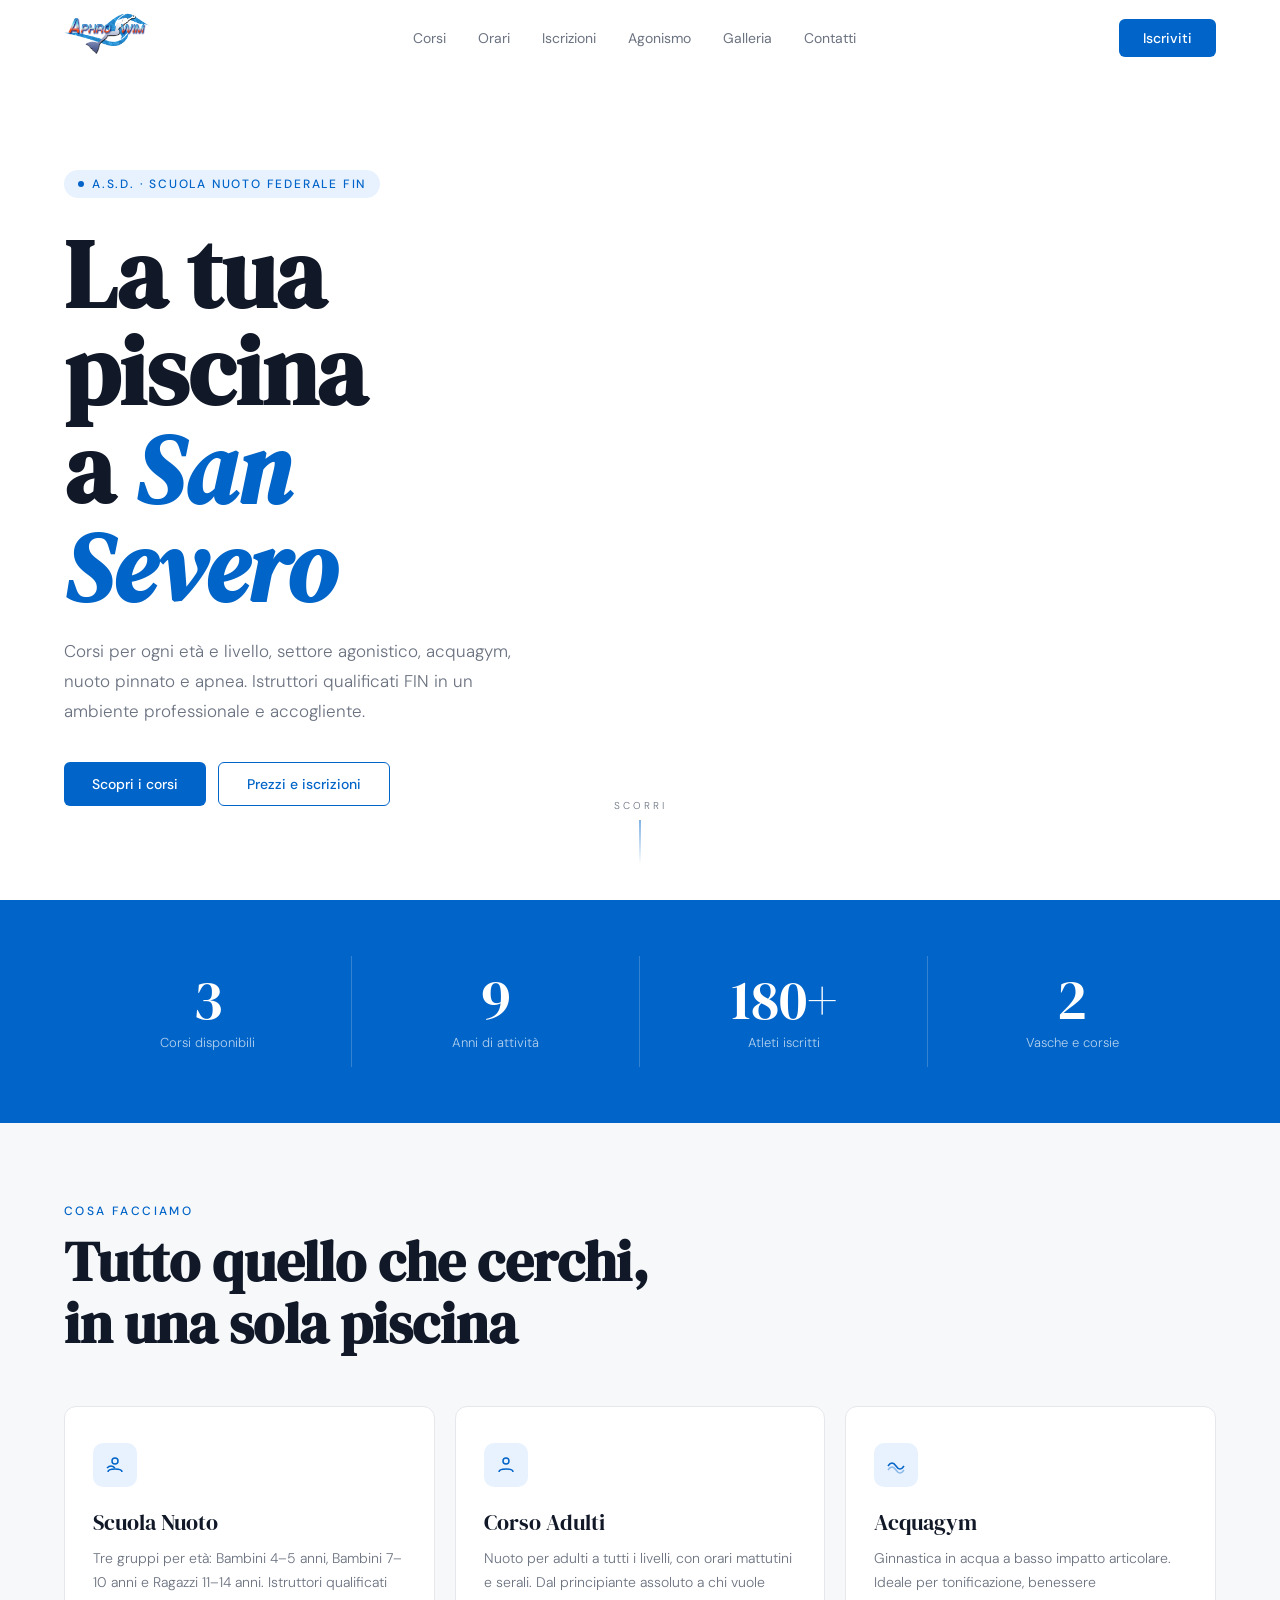
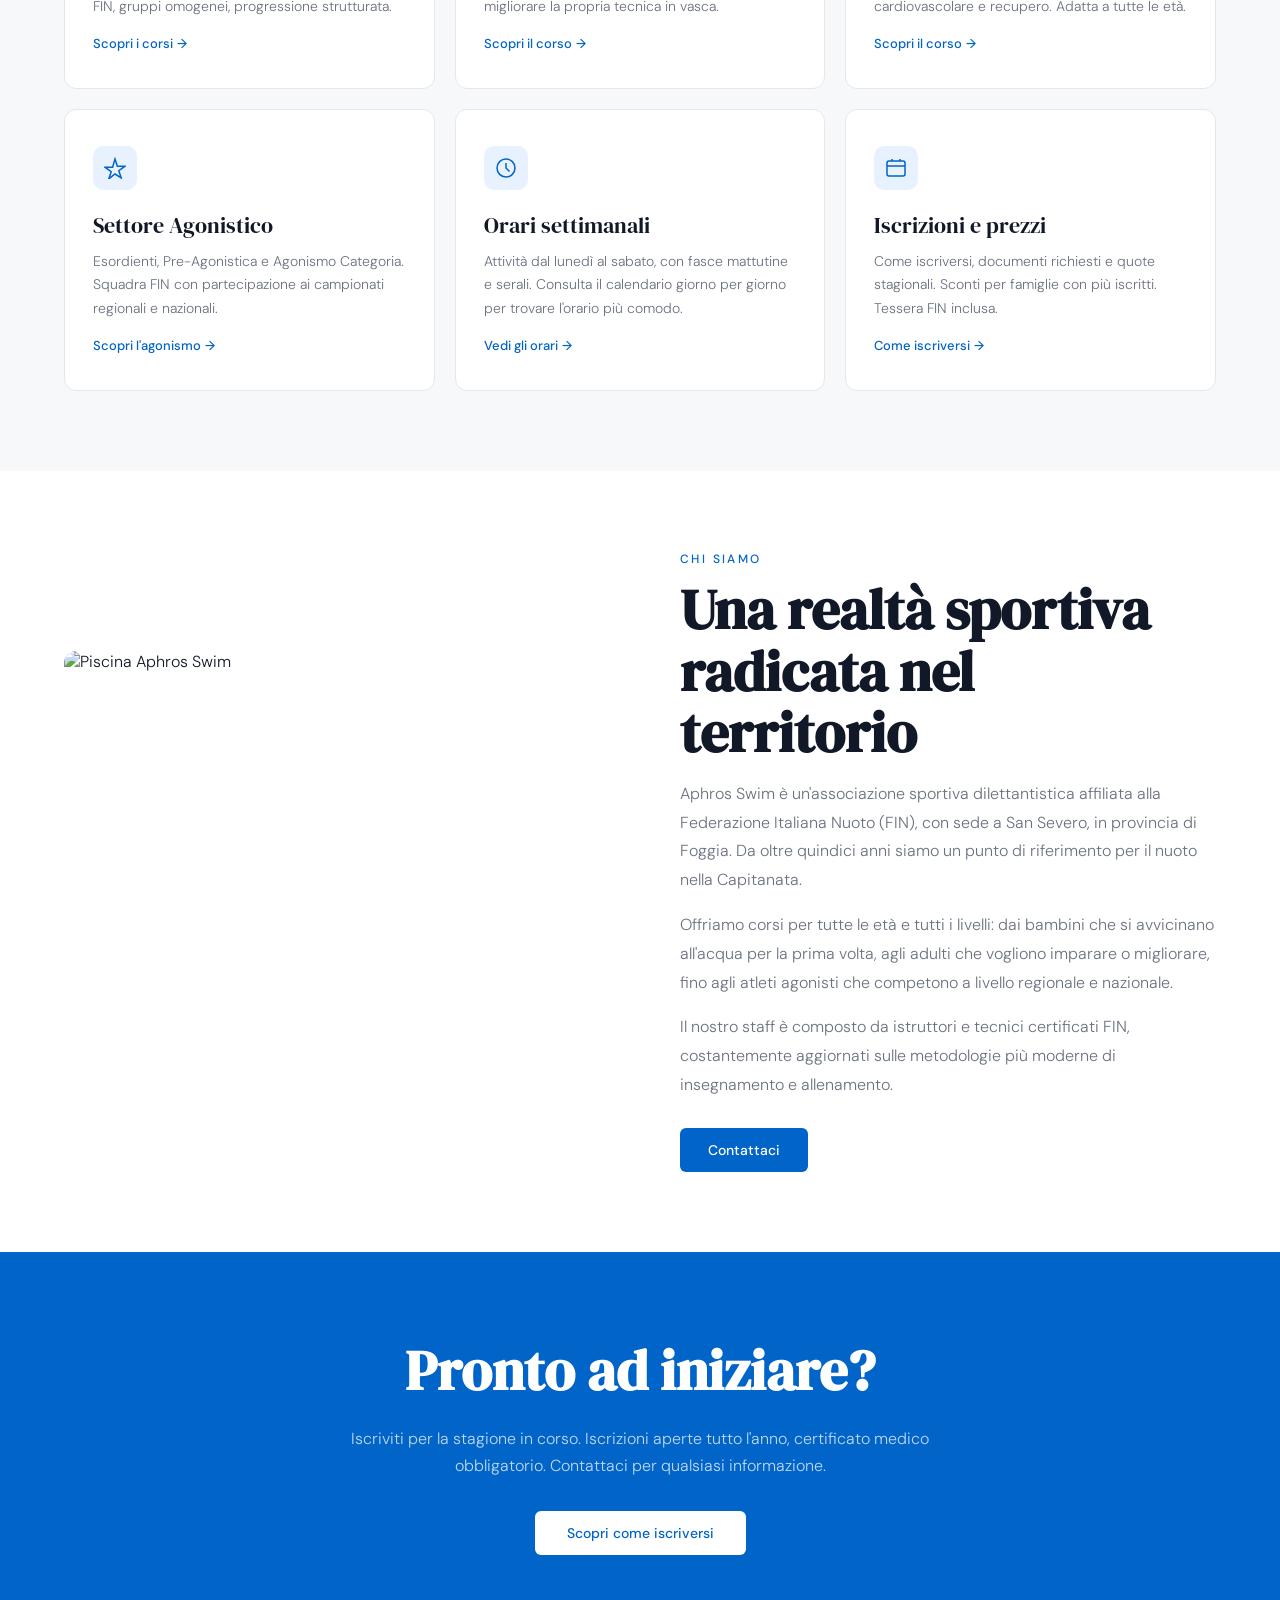
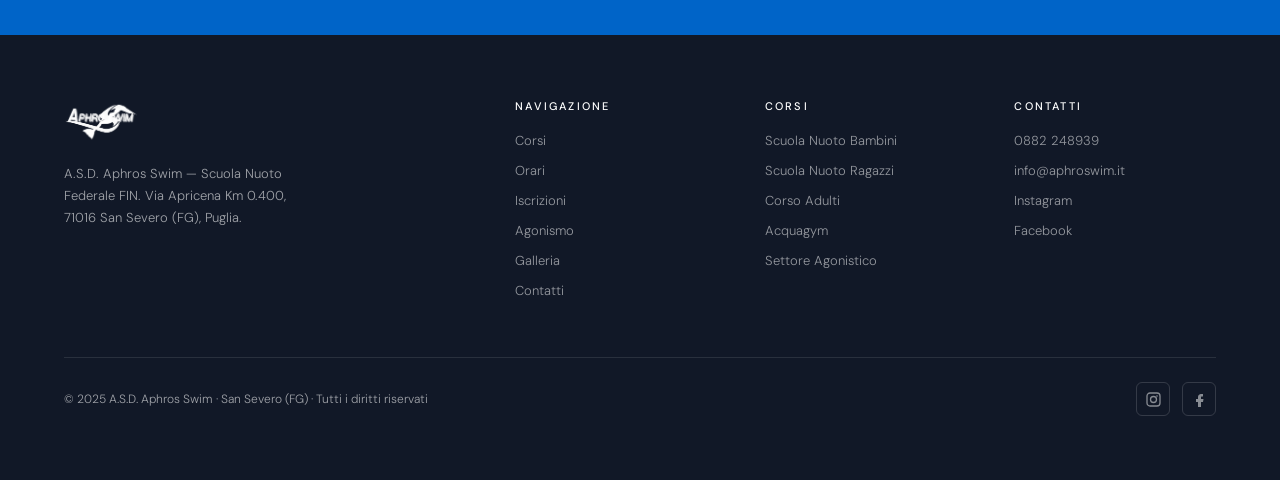
==== index.html @ ce632079 "Start" ====
<!DOCTYPE html>
<html lang="it">
<head>
<meta charset="UTF-8">
<meta name="viewport" content="width=device-width, initial-scale=1.0">
<title>Aphros Swim — Piscina San Severo</title>
<link rel="preconnect" href="https://fonts.googleapis.com">
<link rel="preconnect" href="https://fonts.gstatic.com" crossorigin>
<link href="https://fonts.googleapis.com/css2?family=DM+Sans:wght@300;400;500&family=DM+Serif+Display:ital@0;1&display=swap" rel="stylesheet">
<link rel="stylesheet" href="style.css">
<style>
/* HERO */
#hero {
  position: relative; min-height: 100vh;
  display: flex; align-items: center;
  overflow: hidden;
}
.hero-img {
  position: absolute; inset: 0;
  background: url('https://images.unsplash.com/photo-1530549387789-4c1017266635?w=1800&q=85') center/cover no-repeat;
}
.hero-overlay {
  position: absolute; inset: 0;
  background: linear-gradient(90deg, rgba(255,255,255,.97) 0%, rgba(255,255,255,.75) 52%, rgba(255,255,255,.08) 100%);
}
.hero-content {
  position: relative; z-index: 2;
  max-width: 620px; padding: 0 64px;
  margin-top: 76px;
  opacity: 0; animation: heroIn .9s .15s ease forwards;
}
@keyframes heroIn { from{opacity:0;transform:translateY(22px)} to{opacity:1;transform:translateY(0)} }
.hero-badge {
  display: inline-flex; align-items: center; gap: 8px;
  font-size: 12px; font-weight: 500; letter-spacing: .15em; text-transform: uppercase;
  color: var(--blue); background: var(--blue-light);
  padding: 6px 14px; border-radius: 999px; margin-bottom: 28px;
}
.hero-badge::before { content:''; width:6px; height:6px; border-radius:50%; background:var(--blue); }
.hero-title {
  font-family: 'DM Serif Display', serif;
  font-size: clamp(54px, 7.5vw, 96px);
  line-height: 1.02; color: var(--text); margin-bottom: 20px;
}
.hero-title em { font-style: italic; color: var(--blue); }
.hero-desc { font-size: 17px; color: var(--muted); line-height: 1.75; max-width: 480px; margin-bottom: 36px; }
.hero-btns { display: flex; gap: 12px; flex-wrap: wrap; }
.hero-scroll {
  position: absolute; bottom: 36px; left: 50%; transform: translateX(-50%);
  display: flex; flex-direction: column; align-items: center; gap: 8px;
  opacity: 0; animation: fadeIn 1s 1.2s ease forwards;
}
.hero-scroll span { font-size: 10px; letter-spacing: .3em; text-transform: uppercase; color: var(--muted); }
.scroll-bar { width: 1px; height: 44px; background: linear-gradient(180deg,var(--blue),transparent); animation: sbar 2s ease-in-out infinite; }
@keyframes sbar { 0%,100%{opacity:.3} 50%{opacity:1} }
@keyframes fadeIn { from{opacity:0} to{opacity:1} }

/* STATS */
#stats { background: var(--blue); padding: 56px 64px; }
.stats-row { display: grid; grid-template-columns: repeat(4,1fr); max-width: 1200px; margin: 0 auto; }
.stat { text-align: center; padding: 16px; border-right: 1px solid rgba(255,255,255,.2); }
.stat:last-child { border-right: none; }
.stat-n { font-family: 'DM Serif Display', serif; font-size: 56px; line-height: 1; color: #fff; }
.stat-l { font-size: 13px; color: rgba(255,255,255,.7); margin-top: 6px; }

/* INTRO CARDS */
#intro { background: var(--bg); }
.intro-grid {
  display: grid; grid-template-columns: repeat(3,1fr); gap: 20px;
  margin-top: 52px;
}
.intro-card {
  background: var(--white); border-radius: var(--radius);
  border: 1px solid var(--border); padding: 36px 28px;
  text-decoration: none; color: inherit;
  transition: box-shadow .25s, transform .25s;
  display: block;
}
.intro-card:hover { box-shadow: 0 8px 28px rgba(0,100,200,.1); transform: translateY(-4px); }
.ic-icon { width: 44px; height: 44px; background: var(--blue-light); border-radius: 10px; display: flex; align-items: center; justify-content: center; color: var(--blue); margin-bottom: 20px; }
.ic-title { font-family: 'DM Serif Display', serif; font-size: 22px; color: var(--text); margin-bottom: 10px; }
.ic-desc { font-size: 14px; color: var(--muted); line-height: 1.7; margin-bottom: 16px; }
.ic-link { font-size: 13px; font-weight: 500; color: var(--blue); display: flex; align-items: center; gap: 4px; }

/* ABOUT STRIP */
#about { background: var(--white); }
.about-inner { display: grid; grid-template-columns: 1fr 1fr; gap: 80px; align-items: center; }
.about-img { width: 100%; height: 420px; object-fit: cover; border-radius: var(--radius); display: block; }
.about-text {}
.about-text p { font-size: 16px; color: var(--muted); line-height: 1.8; margin-bottom: 16px; }
.about-text p:last-of-type { margin-bottom: 28px; }

/* CTA BANNER */
#cta-banner {
  background: var(--blue); padding: 80px 64px;
  text-align: center;
}
.cta-banner-inner { max-width: 640px; margin: 0 auto; }
.cta-banner-inner h2 { font-family: 'DM Serif Display', serif; font-size: clamp(36px,5vw,56px); color: #fff; margin-bottom: 16px; }
.cta-banner-inner p { font-size: 16px; color: rgba(255,255,255,.75); margin-bottom: 32px; line-height: 1.7; }
.btn-white { font-size: 14px; font-weight: 500; background: #fff; color: var(--blue); border: none; padding: 13px 32px; border-radius: 6px; cursor: pointer; text-decoration: none; display: inline-block; transition: background .2s, transform .15s; }
.btn-white:hover { background: #e8f2ff; transform: translateY(-1px); }

@media(max-width:1024px) {
  .intro-grid { grid-template-columns: 1fr 1fr; }
  .about-inner { grid-template-columns: 1fr; gap: 40px; }
  #stats { padding: 48px 32px; }
  .stats-row { grid-template-columns: repeat(2,1fr); }
  .stat:nth-child(2) { border-right: none; }
  #cta-banner { padding: 64px 32px; }
}
@media(max-width:768px) {
  .hero-content { padding: 0 20px; }
  .intro-grid { grid-template-columns: 1fr; }
  #stats { padding: 36px 20px; }
  #cta-banner { padding: 56px 20px; }
}
</style>
</head>
<body>

<!-- HERO -->
<section id="hero">
  <div class="hero-img"></div>
  <div class="hero-overlay"></div>
  <div class="hero-content">
    <div class="hero-badge">A.S.D. · Scuola Nuoto Federale FIN</div>
    <h1 class="hero-title">La tua piscina<br>a <em>San Severo</em></h1>
    <p class="hero-desc">Corsi per ogni età e livello, settore agonistico, acquagym, nuoto pinnato e apnea. Istruttori qualificati FIN in un ambiente professionale e accogliente.</p>
    <div class="hero-btns">
      <a href="corsi.html" class="btn-blue">Scopri i corsi</a>
      <a href="iscrizioni.html" class="btn-outline">Prezzi e iscrizioni</a>
    </div>
  </div>
  <div class="hero-scroll"><span>Scorri</span><div class="scroll-bar"></div></div>
</section>

<!-- STATS -->
<div id="stats">
  <div class="stats-row">
    <div class="stat r"><div class="stat-n" data-t="6">0</div><div class="stat-l">Corsi disponibili</div></div>
    <div class="stat r d1"><div class="stat-n" data-t="15">0</div><div class="stat-l">Anni di attività</div></div>
    <div class="stat r d2"><div class="stat-n" data-t="300">0</div><div class="stat-l">Atleti iscritti</div></div>
    <div class="stat r d3"><div class="stat-n" data-t="4">0</div><div class="stat-l">Vasche e corsie</div></div>
  </div>
</div>

<!-- INTRO CARDS -->
<section id="intro" class="section">
  <div class="section-inner">
    <div class="label r">Cosa facciamo</div>
    <h2 class="section-title r">Tutto quello che cerchi,<br>in una sola piscina</h2>

    <div class="intro-grid">
      <a href="corsi.html" class="intro-card r">
        <div class="ic-icon">
          <svg width="22" height="22" viewBox="0 0 22 22" fill="none" stroke="currentColor" stroke-width="1.5"><circle cx="11" cy="7" r="3"/><path d="M4 18c0-4 14-4 14 0"/><path d="M3 14 Q7 10 11 14"/></svg>
        </div>
        <div class="ic-title">Scuola Nuoto</div>
        <p class="ic-desc">Tre gruppi per età: Bambini 4–5 anni, Bambini 7–10 anni e Ragazzi 11–14 anni. Istruttori qualificati FIN, gruppi omogenei, progressione strutturata.</p>
        <div class="ic-link">Scopri i corsi <span>→</span></div>
      </a>
      <a href="corsi.html" class="intro-card r d1">
        <div class="ic-icon">
          <svg width="22" height="22" viewBox="0 0 22 22" fill="none" stroke="currentColor" stroke-width="1.5"><circle cx="11" cy="7" r="3"/><path d="M4 18c0-4 14-4 14 0"/></svg>
        </div>
        <div class="ic-title">Corso Adulti</div>
        <p class="ic-desc">Nuoto per adulti a tutti i livelli, con orari mattutini e serali. Dal principiante assoluto a chi vuole migliorare la propria tecnica in vasca.</p>
        <div class="ic-link">Scopri il corso <span>→</span></div>
      </a>
      <a href="corsi.html" class="intro-card r d2">
        <div class="ic-icon">
          <svg width="22" height="22" viewBox="0 0 22 22" fill="none" stroke="currentColor" stroke-width="1.5"><path d="M3 12 Q7 6 11 12 Q15 18 19 12"/><path d="M3 16 Q7 10 11 16 Q15 22 19 16" opacity=".4"/></svg>
        </div>
        <div class="ic-title">Acquagym</div>
        <p class="ic-desc">Ginnastica in acqua a basso impatto articolare. Ideale per tonificazione, benessere cardiovascolare e recupero. Adatta a tutte le età.</p>
        <div class="ic-link">Scopri il corso <span>→</span></div>
      </a>
      <a href="agonismo.html" class="intro-card r">
        <div class="ic-icon">
          <svg width="22" height="22" viewBox="0 0 22 22" fill="none" stroke="currentColor" stroke-width="1.5"><path d="M11 2 l2.4 7.2H21l-6.2 4.5 2.4 7.2L11 17l-6.2 4.9 2.4-7.2L1 10.2h7.6z"/></svg>
        </div>
        <div class="ic-title">Settore Agonistico</div>
        <p class="ic-desc">Esordienti, Pre-Agonistica e Agonismo Categoria. Squadra FIN con partecipazione ai campionati regionali e nazionali.</p>
        <div class="ic-link">Scopri l'agonismo <span>→</span></div>
      </a>
      <a href="orari.html" class="intro-card r d1">
        <div class="ic-icon">
          <svg width="22" height="22" viewBox="0 0 22 22" fill="none" stroke="currentColor" stroke-width="1.5"><circle cx="11" cy="11" r="9"/><path d="M11 6v5l3.5 3.5"/></svg>
        </div>
        <div class="ic-title">Orari settimanali</div>
        <p class="ic-desc">Attività dal lunedì al sabato, con fasce mattutine e serali. Consulta il calendario giorno per giorno per trovare l'orario più comodo.</p>
        <div class="ic-link">Vedi gli orari <span>→</span></div>
      </a>
      <a href="iscrizioni.html" class="intro-card r d2">
        <div class="ic-icon">
          <svg width="22" height="22" viewBox="0 0 22 22" fill="none" stroke="currentColor" stroke-width="1.5"><rect x="2" y="4" width="18" height="15" rx="2"/><path d="M7 4V2M15 4V2M2 9h18"/></svg>
        </div>
        <div class="ic-title">Iscrizioni e prezzi</div>
        <p class="ic-desc">Come iscriversi, documenti richiesti e quote stagionali. Sconti per famiglie con più iscritti. Tessera FIN inclusa.</p>
        <div class="ic-link">Come iscriversi <span>→</span></div>
      </a>
    </div>
  </div>
</section>

<!-- ABOUT -->
<section id="about" class="section">
  <div class="section-inner">
    <div class="about-inner">
      <div class="r">
        <img class="about-img" src="https://images.unsplash.com/photo-1622629797619-c100e3e67e2e?w=900&q=80" alt="Piscina Aphros Swim" loading="lazy">
      </div>
      <div class="about-text">
        <div class="label r">Chi siamo</div>
        <h2 class="section-title r">Una realtà sportiva<br>radicata nel territorio</h2>
        <p class="r">Aphros Swim è un'associazione sportiva dilettantistica affiliata alla Federazione Italiana Nuoto (FIN), con sede a San Severo, in provincia di Foggia. Da oltre quindici anni siamo un punto di riferimento per il nuoto nella Capitanata.</p>
        <p class="r d1">Offriamo corsi per tutte le età e tutti i livelli: dai bambini che si avvicinano all'acqua per la prima volta, agli adulti che vogliono imparare o migliorare, fino agli atleti agonisti che competono a livello regionale e nazionale.</p>
        <p class="r d2">Il nostro staff è composto da istruttori e tecnici certificati FIN, costantemente aggiornati sulle metodologie più moderne di insegnamento e allenamento.</p>
        <a href="contatti.html" class="btn-blue r d3">Contattaci</a>
      </div>
    </div>
  </div>
</section>

<!-- CTA BANNER -->
<div id="cta-banner">
  <div class="cta-banner-inner r">
    <h2>Pronto ad iniziare?</h2>
    <p>Iscriviti per la stagione in corso. Iscrizioni aperte tutto l'anno, certificato medico obbligatorio. Contattaci per qualsiasi informazione.</p>
    <a href="iscrizioni.html" class="btn-white">Scopri come iscriversi</a>
  </div>
</div>

<script src="shared.js"></script>
<script>
// counters
const co = new IntersectionObserver(entries => {
  entries.forEach(e => {
    if (!e.isIntersecting) return;
    const el = e.target, target = +el.dataset.t;
    let cur = 0, step = target / 40;
    const t = setInterval(() => {
      cur += step;
      if (cur >= target) { cur = target; clearInterval(t); }
      el.textContent = Math.floor(cur) + (target >= 100 ? '+' : '');
    }, 38);
    co.unobserve(el);
  });
}, { threshold: .5 });
document.querySelectorAll('[data-t]').forEach(el => co.observe(el));
</script>
</body>
</html>
---- style.css ----
:root {
  --white: #ffffff;
  --bg: #f7f8fa;
  --blue: #0064c8;
  --blue-light: #e8f2ff;
  --text: #111827;
  --muted: #6b7280;
  --border: #e5e7eb;
  --radius: 12px;
}
* { margin: 0; padding: 0; box-sizing: border-box; }
html { scroll-behavior: smooth; }
body {
  background: var(--white);
  color: var(--text);
  font-family: 'DM Sans', sans-serif;
  font-weight: 300;
  overflow-x: hidden;
}

/* ── NAV ────────────────────────────────────────────── */
nav {
  position: fixed; top: 0; left: 0; right: 0; z-index: 500;
  height: 76px;
  display: flex; align-items: center; justify-content: space-between;
  padding: 0 64px;
  background: rgba(255,255,255,0);
  border-bottom: 1px solid transparent;
  transition: background .35s, border-color .35s, backdrop-filter .35s;
}
nav.scrolled {
  background: rgba(255,255,255,.96);
  border-color: var(--border);
  backdrop-filter: blur(14px);
}
.nav-logo img { height: 56px; }
.nav-links {
  display: flex; gap: 32px; list-style: none;
  font-size: 14px; font-weight: 400;
}
.nav-links a {
  color: var(--muted); text-decoration: none;
  transition: color .2s;
  position: relative; padding-bottom: 4px;
}
.nav-links a::after {
  content: ''; position: absolute; bottom: 0; left: 0; right: 0;
  height: 1.5px; background: var(--blue);
  transform: scaleX(0); transform-origin: left;
  transition: transform .25s ease;
}
.nav-links a:hover, .nav-links a.active { color: var(--blue); }
.nav-links a:hover::after, .nav-links a.active::after { transform: scaleX(1); }
.nav-cta {
  font-size: 14px; font-weight: 500;
  background: var(--blue); color: #fff;
  border: none; padding: 10px 24px; border-radius: 6px; cursor: pointer;
  text-decoration: none; display: inline-block;
  transition: background .2s, transform .15s;
}
.nav-cta:hover { background: #0050a0; transform: translateY(-1px); }
.burger {
  display: none; flex-direction: column; gap: 5px;
  cursor: pointer; background: none; border: none;
}
.burger span { width: 22px; height: 1.5px; background: var(--text); display: block; transition: .3s; }

/* MOBILE MENU */
#mmenu {
  display: none; position: fixed; inset: 0; z-index: 498;
  background: var(--white); padding: 100px 40px 40px;
  flex-direction: column; gap: 24px;
}
#mmenu a {
  font-family: 'DM Serif Display', serif; font-size: 32px;
  color: var(--text); text-decoration: none;
}

/* ── PAGE HERO (inner pages) ────────────────────────── */
.page-hero {
  padding-top: 76px;
  background: var(--bg);
  padding-bottom: 64px;
  border-bottom: 1px solid var(--border);
}
.page-hero-inner {
  max-width: 1200px; margin: 0 auto; padding: 64px 64px 0;
}
.page-hero .label { font-size: 12px; font-weight: 500; letter-spacing: .2em; text-transform: uppercase; color: var(--blue); margin-bottom: 12px; }
.page-hero h1 {
  font-family: 'DM Serif Display', serif;
  font-size: clamp(44px, 6vw, 72px); line-height: 1.05;
  color: var(--text); margin-bottom: 20px;
}
.page-hero p { font-size: 17px; color: var(--muted); max-width: 560px; line-height: 1.75; }

/* ── SECTION ────────────────────────────────────────── */
.section { padding: 80px 64px; }
.section-inner { max-width: 1200px; margin: 0 auto; }
.label { font-size: 12px; font-weight: 500; letter-spacing: .2em; text-transform: uppercase; color: var(--blue); margin-bottom: 12px; }
.section-title { font-family: 'DM Serif Display', serif; font-size: clamp(36px,5vw,56px); line-height: 1.1; color: var(--text); margin-bottom: 16px; }
.section-sub { font-size: 16px; color: var(--muted); max-width: 540px; line-height: 1.75; }

/* REVEAL */
.r { opacity: 0; transform: translateY(28px); transition: opacity .65s cubic-bezier(.22,1,.36,1), transform .65s cubic-bezier(.22,1,.36,1); }
.r.on { opacity: 1; transform: translateY(0); }
.r.d1{transition-delay:.09s}.r.d2{transition-delay:.18s}.r.d3{transition-delay:.27s}.r.d4{transition-delay:.36s}

/* PAGE TRANSITIONS */
html { transition: opacity .35s ease; }

/* ── BUTTONS ────────────────────────────────────────── */
.btn-blue {
  font-size: 14px; font-weight: 500;
  background: var(--blue); color: #fff;
  border: none; padding: 13px 28px; border-radius: 6px; cursor: pointer;
  text-decoration: none; display: inline-block;
  transition: background .2s, transform .15s;
}
.btn-blue:hover { background: #0050a0; transform: translateY(-1px); }
.btn-outline {
  font-size: 14px; font-weight: 500; background: transparent;
  color: var(--blue); border: 1.5px solid var(--blue);
  padding: 12px 28px; border-radius: 6px; cursor: pointer;
  text-decoration: none; display: inline-block; transition: background .2s;
}
.btn-outline:hover { background: var(--blue-light); }

/* ── FOOTER ─────────────────────────────────────────── */
footer { background: var(--text); padding: 64px; color: rgba(255,255,255,.6); }
.fi { max-width: 1200px; margin: 0 auto; display: grid; grid-template-columns: 2fr 1fr 1fr 1fr; gap: 48px; margin-bottom: 48px; }
.fb img { height: 48px; filter: brightness(0) invert(1); margin-bottom: 16px; display: block; }
.fb p { font-size: 13px; line-height: 1.7; max-width: 240px; }
.fct { font-size: 11px; font-weight: 500; letter-spacing: .2em; text-transform: uppercase; color: #fff; margin-bottom: 16px; }
.fcol ul { list-style: none; }
.fcol ul li { margin-bottom: 9px; }
.fcol ul a { font-size: 13px; color: rgba(255,255,255,.55); text-decoration: none; transition: color .2s; }
.fcol ul a:hover { color: #fff; }
.fb-bot { max-width: 1200px; margin: 0 auto; padding-top: 24px; border-top: 1px solid rgba(255,255,255,.1); display: flex; justify-content: space-between; align-items: center; flex-wrap: wrap; gap: 12px; }
.fb-bot p { font-size: 12px; }
.fs { display: flex; gap: 12px; }
.fs a { width: 34px; height: 34px; border-radius: 6px; border: 1px solid rgba(255,255,255,.15); display: flex; align-items: center; justify-content: center; color: rgba(255,255,255,.5); text-decoration: none; transition: .2s; }
.fs a:hover { border-color: #fff; color: #fff; }

/* ── RESPONSIVE ─────────────────────────────────────── */
@media(max-width:1024px) {
  nav { padding: 0 32px; }
  .section { padding: 64px 32px; }
  .page-hero-inner { padding: 48px 32px 0; }
  .fi { grid-template-columns: 1fr 1fr; gap: 36px; }
}
@media(max-width:768px) {
  nav { padding: 0 20px; }
  .nav-links, .nav-cta { display: none; }
  .burger { display: flex; }
  .section { padding: 48px 20px; }
  .page-hero-inner { padding: 40px 20px 0; }
  .fi { grid-template-columns: 1fr; }
}
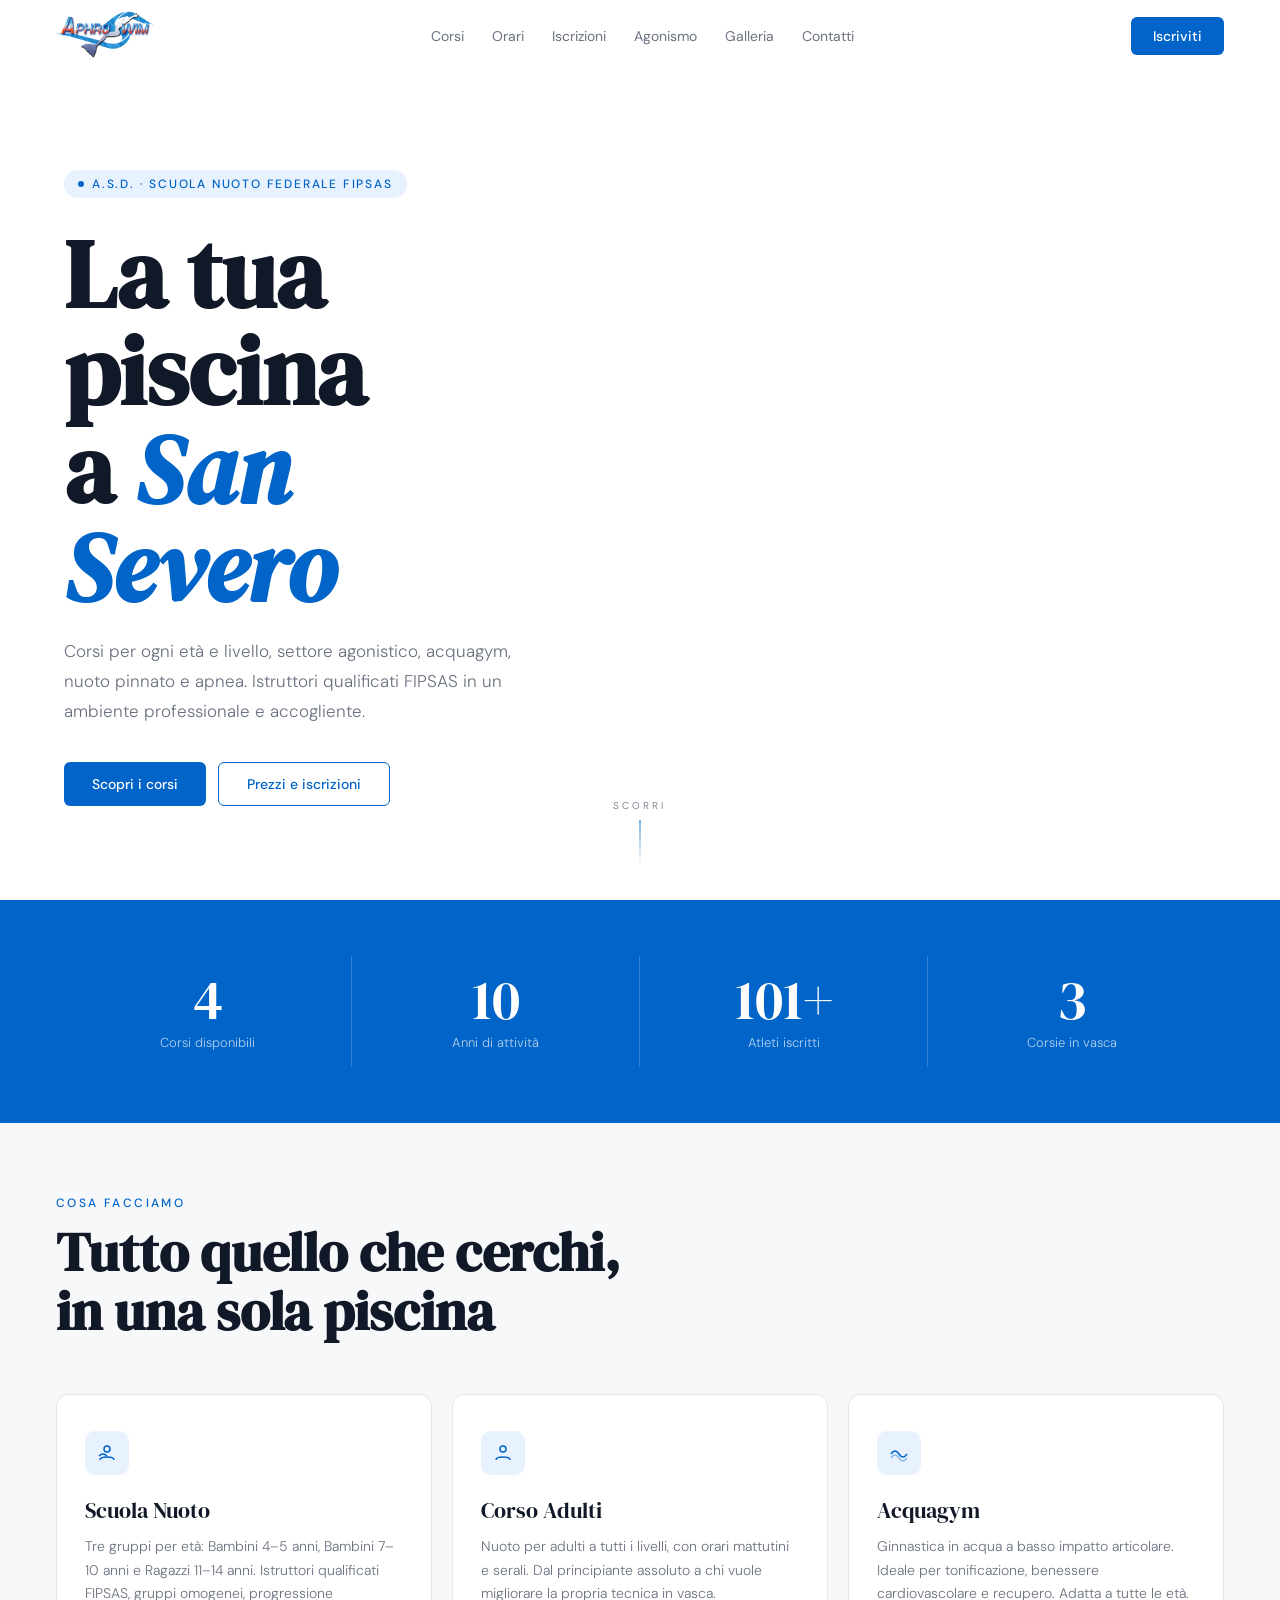
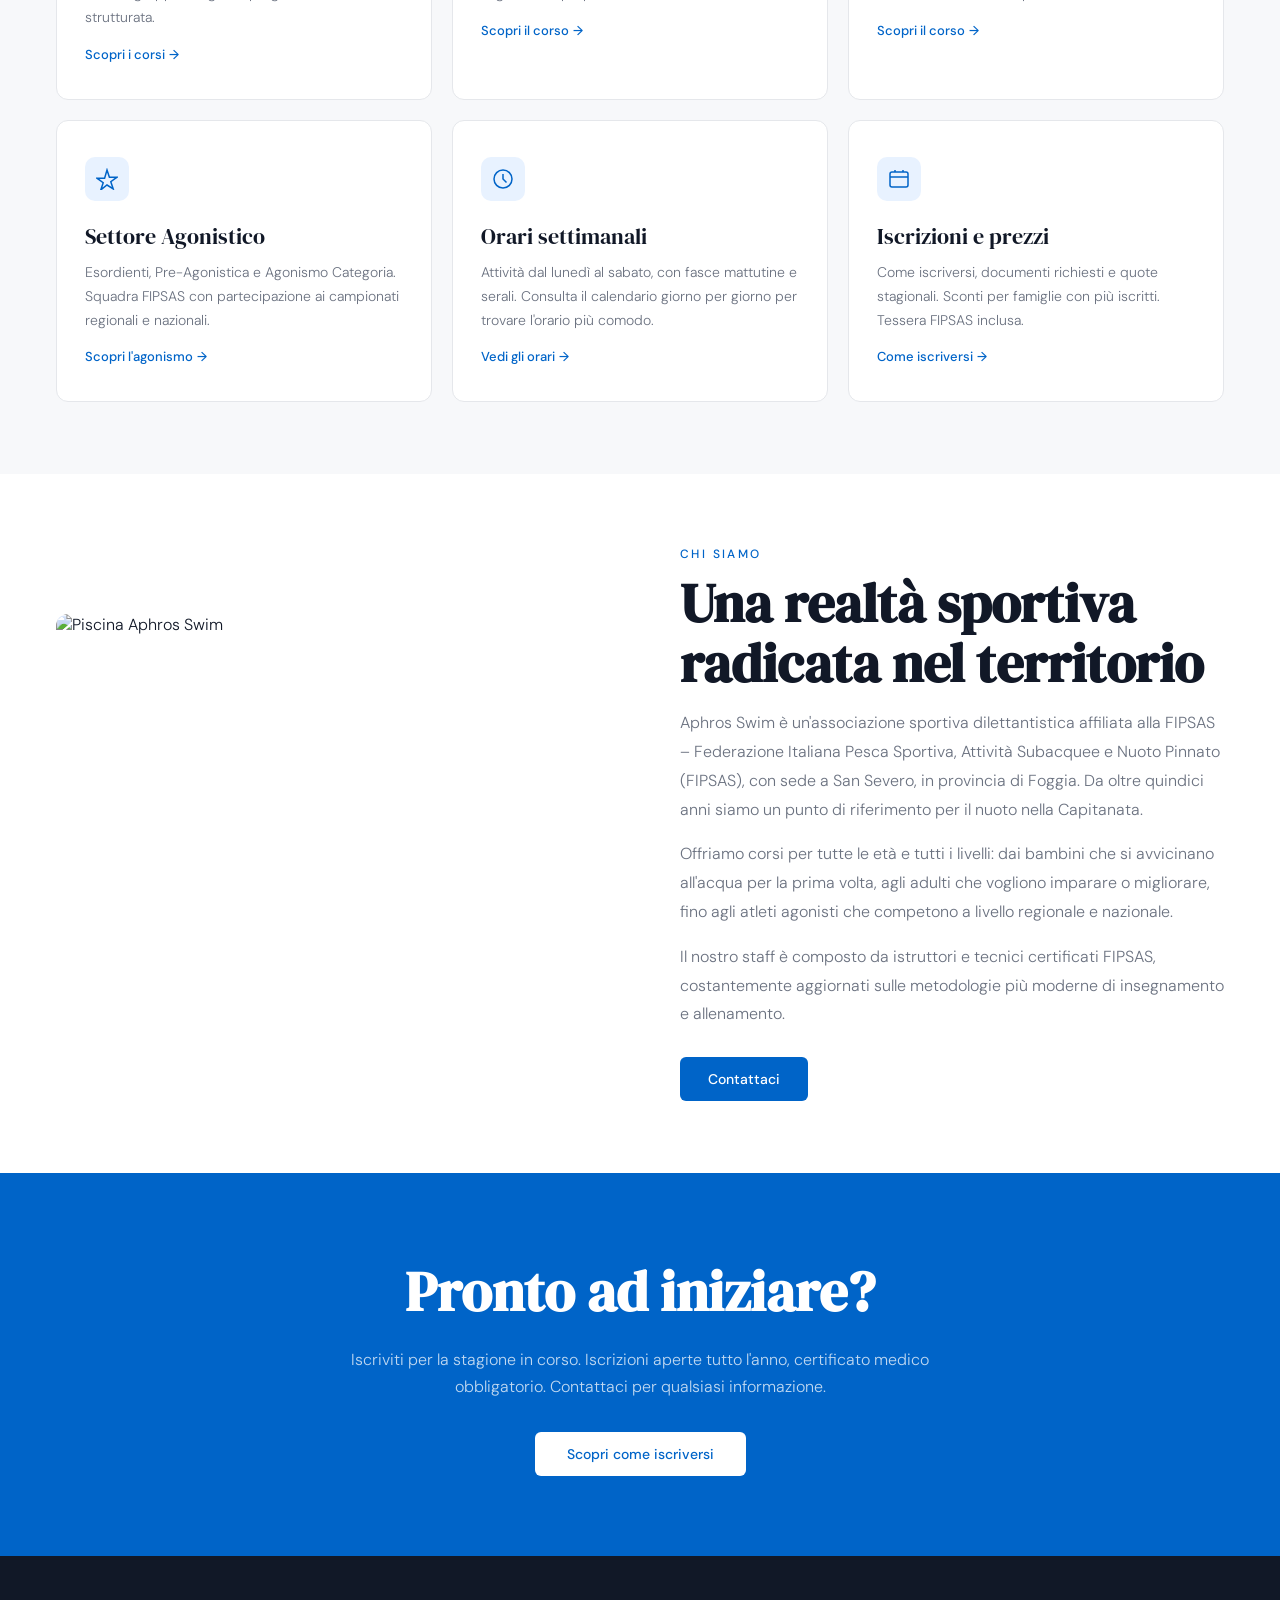
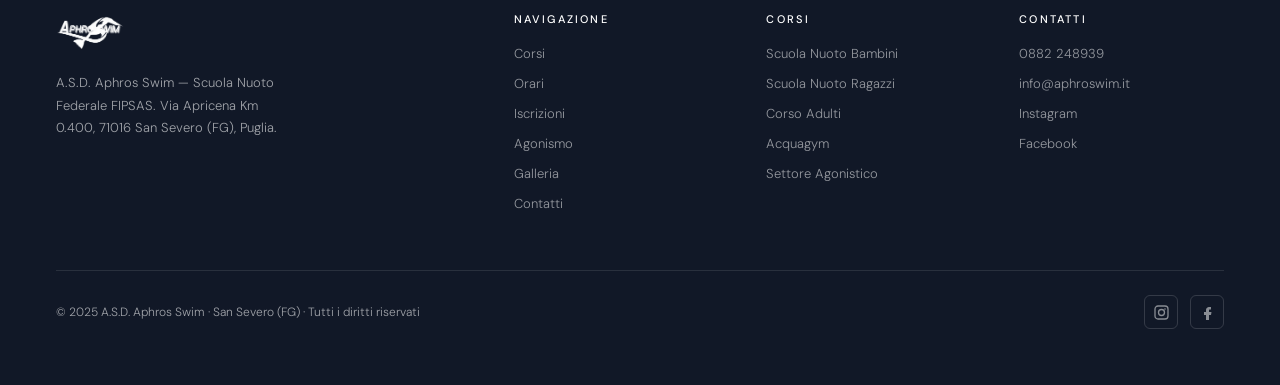
==== commit 91327755: "4" ====
--- a/index.html
+++ b/index.html
@@ -124,9 +124,9 @@
   <div class="hero-img"></div>
   <div class="hero-overlay"></div>
   <div class="hero-content">
-    <div class="hero-badge">A.S.D. · Scuola Nuoto Federale FIN</div>
+    <div class="hero-badge">A.S.D. · Scuola Nuoto Federale FIPSAS</div>
     <h1 class="hero-title">La tua piscina<br>a <em>San Severo</em></h1>
-    <p class="hero-desc">Corsi per ogni età e livello, settore agonistico, acquagym, nuoto pinnato e apnea. Istruttori qualificati FIN in un ambiente professionale e accogliente.</p>
+    <p class="hero-desc">Corsi per ogni età e livello, settore agonistico, acquagym, nuoto pinnato e apnea. Istruttori qualificati FIPSAS in un ambiente professionale e accogliente.</p>
     <div class="hero-btns">
       <a href="corsi.html" class="btn-blue">Scopri i corsi</a>
       <a href="iscrizioni.html" class="btn-outline">Prezzi e iscrizioni</a>
@@ -140,8 +140,8 @@
   <div class="stats-row">
     <div class="stat r"><div class="stat-n" data-t="6">0</div><div class="stat-l">Corsi disponibili</div></div>
     <div class="stat r d1"><div class="stat-n" data-t="15">0</div><div class="stat-l">Anni di attività</div></div>
-    <div class="stat r d2"><div class="stat-n" data-t="300">0</div><div class="stat-l">Atleti iscritti</div></div>
-    <div class="stat r d3"><div class="stat-n" data-t="4">0</div><div class="stat-l">Vasche e corsie</div></div>
+    <div class="stat r d2"><div class="stat-n" data-t="150">0</div><div class="stat-l">Atleti iscritti</div></div>
+    <div class="stat r d3"><div class="stat-n" data-t="5">0</div><div class="stat-l">Corsie in vasca</div></div>
   </div>
 </div>
 
@@ -157,7 +157,7 @@
           <svg width="22" height="22" viewBox="0 0 22 22" fill="none" stroke="currentColor" stroke-width="1.5"><circle cx="11" cy="7" r="3"/><path d="M4 18c0-4 14-4 14 0"/><path d="M3 14 Q7 10 11 14"/></svg>
         </div>
         <div class="ic-title">Scuola Nuoto</div>
-        <p class="ic-desc">Tre gruppi per età: Bambini 4–5 anni, Bambini 7–10 anni e Ragazzi 11–14 anni. Istruttori qualificati FIN, gruppi omogenei, progressione strutturata.</p>
+        <p class="ic-desc">Tre gruppi per età: Bambini 4–5 anni, Bambini 7–10 anni e Ragazzi 11–14 anni. Istruttori qualificati FIPSAS, gruppi omogenei, progressione strutturata.</p>
         <div class="ic-link">Scopri i corsi <span>→</span></div>
       </a>
       <a href="corsi.html" class="intro-card r d1">
@@ -181,7 +181,7 @@
           <svg width="22" height="22" viewBox="0 0 22 22" fill="none" stroke="currentColor" stroke-width="1.5"><path d="M11 2 l2.4 7.2H21l-6.2 4.5 2.4 7.2L11 17l-6.2 4.9 2.4-7.2L1 10.2h7.6z"/></svg>
         </div>
         <div class="ic-title">Settore Agonistico</div>
-        <p class="ic-desc">Esordienti, Pre-Agonistica e Agonismo Categoria. Squadra FIN con partecipazione ai campionati regionali e nazionali.</p>
+        <p class="ic-desc">Esordienti, Pre-Agonistica e Agonismo Categoria. Squadra FIPSAS con partecipazione ai campionati regionali e nazionali.</p>
         <div class="ic-link">Scopri l'agonismo <span>→</span></div>
       </a>
       <a href="orari.html" class="intro-card r d1">
@@ -197,7 +197,7 @@
           <svg width="22" height="22" viewBox="0 0 22 22" fill="none" stroke="currentColor" stroke-width="1.5"><rect x="2" y="4" width="18" height="15" rx="2"/><path d="M7 4V2M15 4V2M2 9h18"/></svg>
         </div>
         <div class="ic-title">Iscrizioni e prezzi</div>
-        <p class="ic-desc">Come iscriversi, documenti richiesti e quote stagionali. Sconti per famiglie con più iscritti. Tessera FIN inclusa.</p>
+        <p class="ic-desc">Come iscriversi, documenti richiesti e quote stagionali. Sconti per famiglie con più iscritti. Tessera FIPSAS inclusa.</p>
         <div class="ic-link">Come iscriversi <span>→</span></div>
       </a>
     </div>
@@ -214,9 +214,9 @@
       <div class="about-text">
         <div class="label r">Chi siamo</div>
         <h2 class="section-title r">Una realtà sportiva<br>radicata nel territorio</h2>
-        <p class="r">Aphros Swim è un'associazione sportiva dilettantistica affiliata alla Federazione Italiana Nuoto (FIN), con sede a San Severo, in provincia di Foggia. Da oltre quindici anni siamo un punto di riferimento per il nuoto nella Capitanata.</p>
+        <p class="r">Aphros Swim è un'associazione sportiva dilettantistica affiliata alla FIPSAS – Federazione Italiana Pesca Sportiva, Attività Subacquee e Nuoto Pinnato (FIPSAS), con sede a San Severo, in provincia di Foggia. Da oltre quindici anni siamo un punto di riferimento per il nuoto nella Capitanata.</p>
         <p class="r d1">Offriamo corsi per tutte le età e tutti i livelli: dai bambini che si avvicinano all'acqua per la prima volta, agli adulti che vogliono imparare o migliorare, fino agli atleti agonisti che competono a livello regionale e nazionale.</p>
-        <p class="r d2">Il nostro staff è composto da istruttori e tecnici certificati FIN, costantemente aggiornati sulle metodologie più moderne di insegnamento e allenamento.</p>
+        <p class="r d2">Il nostro staff è composto da istruttori e tecnici certificati FIPSAS, costantemente aggiornati sulle metodologie più moderne di insegnamento e allenamento.</p>
         <a href="contatti.html" class="btn-blue r d3">Contattaci</a>
       </div>
     </div>
--- a/style.css
+++ b/style.css
@@ -9,7 +9,7 @@
   --radius: 12px;
 }
 * { margin: 0; padding: 0; box-sizing: border-box; }
-html { scroll-behavior: smooth; }
+html { scroll-behavior: smooth; transition: opacity .35s ease; }
 body {
   background: var(--white);
   color: var(--text);
@@ -18,12 +18,12 @@
   overflow-x: hidden;
 }
 
-/* ── NAV ────────────────────────────────────────────── */
+/* ── NAV ─────────────────────────────────── */
 nav {
   position: fixed; top: 0; left: 0; right: 0; z-index: 500;
-  height: 76px;
+  height: 72px;
   display: flex; align-items: center; justify-content: space-between;
-  padding: 0 64px;
+  padding: 0 56px;
   background: rgba(255,255,255,0);
   border-bottom: 1px solid transparent;
   transition: background .35s, border-color .35s, backdrop-filter .35s;
@@ -33,9 +33,9 @@
   border-color: var(--border);
   backdrop-filter: blur(14px);
 }
-.nav-logo img { height: 56px; }
+.nav-logo img:first-child { height: 68px; display: block; }
 .nav-links {
-  display: flex; gap: 32px; list-style: none;
+  display: flex; gap: 28px; list-style: none;
   font-size: 14px; font-weight: 400;
 }
 .nav-links a {
@@ -54,62 +54,97 @@
 .nav-cta {
   font-size: 14px; font-weight: 500;
   background: var(--blue); color: #fff;
-  border: none; padding: 10px 24px; border-radius: 6px; cursor: pointer;
+  border: none; padding: 10px 22px; border-radius: 6px; cursor: pointer;
   text-decoration: none; display: inline-block;
   transition: background .2s, transform .15s;
 }
 .nav-cta:hover { background: #0050a0; transform: translateY(-1px); }
+
+/* burger */
 .burger {
-  display: none; flex-direction: column; gap: 5px;
-  cursor: pointer; background: none; border: none;
-}
-.burger span { width: 22px; height: 1.5px; background: var(--text); display: block; transition: .3s; }
-
-/* MOBILE MENU */
+  display: none; flex-direction: column; justify-content: center;
+  gap: 5px; cursor: pointer; background: none; border: none;
+  width: 36px; height: 36px; padding: 6px;
+}
+.burger span {
+  width: 22px; height: 2px;
+  background: var(--text); display: block;
+  border-radius: 2px;
+  transition: transform .3s ease, opacity .3s ease, width .3s ease;
+  transform-origin: center;
+}
+/* burger open state */
+.burger.open span:nth-child(1) { transform: translateY(7px) rotate(45deg); }
+.burger.open span:nth-child(2) { opacity: 0; width: 0; }
+.burger.open span:nth-child(3) { transform: translateY(-7px) rotate(-45deg); }
+
+/* ── MOBILE MENU (animated) ─────────────── */
 #mmenu {
-  display: none; position: fixed; inset: 0; z-index: 498;
-  background: var(--white); padding: 100px 40px 40px;
-  flex-direction: column; gap: 24px;
+  position: fixed;
+  top: 72px; left: 0; right: 0;
+  z-index: 497;
+  background: var(--white);
+  border-bottom: 1px solid var(--border);
+  box-shadow: 0 12px 32px rgba(0,0,0,.08);
+  flex-direction: column;
+  padding: 0;
+  overflow: hidden;
+  /* hidden state */
+  max-height: 0;
+  opacity: 0;
+  display: flex; /* always flex, controlled by max-height */
+  transition: max-height .4s cubic-bezier(.4,0,.2,1), opacity .3s ease;
+  pointer-events: none;
+}
+#mmenu.open {
+  max-height: 500px;
+  opacity: 1;
+  pointer-events: auto;
 }
 #mmenu a {
-  font-family: 'DM Serif Display', serif; font-size: 32px;
+  font-size: 17px; font-weight: 400;
   color: var(--text); text-decoration: none;
-}
-
-/* ── PAGE HERO (inner pages) ────────────────────────── */
+  padding: 16px 28px;
+  border-bottom: 1px solid var(--border);
+  display: flex; align-items: center; justify-content: space-between;
+  transition: background .15s, color .15s;
+}
+#mmenu a:last-child { border-bottom: none; }
+#mmenu a:hover { background: var(--bg); color: var(--blue); }
+#mmenu a::after { content: '→'; font-size: 14px; color: var(--blue); opacity: 0; transition: opacity .2s, transform .2s; transform: translateX(-6px); }
+#mmenu a:hover::after { opacity: 1; transform: translateX(0); }
+
+/* ── PAGE HERO ──────────────────────────── */
 .page-hero {
-  padding-top: 76px;
+  padding-top: 72px;
   background: var(--bg);
-  padding-bottom: 64px;
+  padding-bottom: 56px;
   border-bottom: 1px solid var(--border);
 }
 .page-hero-inner {
-  max-width: 1200px; margin: 0 auto; padding: 64px 64px 0;
+  max-width: 1200px; margin: 0 auto; padding: 56px 56px 0;
 }
 .page-hero .label { font-size: 12px; font-weight: 500; letter-spacing: .2em; text-transform: uppercase; color: var(--blue); margin-bottom: 12px; }
 .page-hero h1 {
   font-family: 'DM Serif Display', serif;
-  font-size: clamp(44px, 6vw, 72px); line-height: 1.05;
+  font-size: clamp(40px, 6vw, 72px); line-height: 1.05;
   color: var(--text); margin-bottom: 20px;
 }
-.page-hero p { font-size: 17px; color: var(--muted); max-width: 560px; line-height: 1.75; }
-
-/* ── SECTION ────────────────────────────────────────── */
-.section { padding: 80px 64px; }
+.page-hero p { font-size: 16px; color: var(--muted); max-width: 560px; line-height: 1.75; }
+
+/* ── SECTION ────────────────────────────── */
+.section { padding: 72px 56px; }
 .section-inner { max-width: 1200px; margin: 0 auto; }
 .label { font-size: 12px; font-weight: 500; letter-spacing: .2em; text-transform: uppercase; color: var(--blue); margin-bottom: 12px; }
-.section-title { font-family: 'DM Serif Display', serif; font-size: clamp(36px,5vw,56px); line-height: 1.1; color: var(--text); margin-bottom: 16px; }
-.section-sub { font-size: 16px; color: var(--muted); max-width: 540px; line-height: 1.75; }
-
-/* REVEAL */
+.section-title { font-family: 'DM Serif Display', serif; font-size: clamp(34px,5vw,54px); line-height: 1.1; color: var(--text); margin-bottom: 16px; }
+.section-sub { font-size: 15px; color: var(--muted); max-width: 540px; line-height: 1.75; }
+
+/* ── REVEAL ─────────────────────────────── */
 .r { opacity: 0; transform: translateY(28px); transition: opacity .65s cubic-bezier(.22,1,.36,1), transform .65s cubic-bezier(.22,1,.36,1); }
 .r.on { opacity: 1; transform: translateY(0); }
 .r.d1{transition-delay:.09s}.r.d2{transition-delay:.18s}.r.d3{transition-delay:.27s}.r.d4{transition-delay:.36s}
 
-/* PAGE TRANSITIONS */
-html { transition: opacity .35s ease; }
-
-/* ── BUTTONS ────────────────────────────────────────── */
+/* ── BUTTONS ────────────────────────────── */
 .btn-blue {
   font-size: 14px; font-weight: 500;
   background: var(--blue); color: #fff;
@@ -126,10 +161,10 @@
 }
 .btn-outline:hover { background: var(--blue-light); }
 
-/* ── FOOTER ─────────────────────────────────────────── */
-footer { background: var(--text); padding: 64px; color: rgba(255,255,255,.6); }
+/* ── FOOTER ─────────────────────────────── */
+footer { background: var(--text); padding: 56px; color: rgba(255,255,255,.6); }
 .fi { max-width: 1200px; margin: 0 auto; display: grid; grid-template-columns: 2fr 1fr 1fr 1fr; gap: 48px; margin-bottom: 48px; }
-.fb img { height: 48px; filter: brightness(0) invert(1); margin-bottom: 16px; display: block; }
+.fb img { height: 44px; filter: brightness(0) invert(1); margin-bottom: 16px; display: block; }
 .fb p { font-size: 13px; line-height: 1.7; max-width: 240px; }
 .fct { font-size: 11px; font-weight: 500; letter-spacing: .2em; text-transform: uppercase; color: #fff; margin-bottom: 16px; }
 .fcol ul { list-style: none; }
@@ -142,18 +177,28 @@
 .fs a { width: 34px; height: 34px; border-radius: 6px; border: 1px solid rgba(255,255,255,.15); display: flex; align-items: center; justify-content: center; color: rgba(255,255,255,.5); text-decoration: none; transition: .2s; }
 .fs a:hover { border-color: #fff; color: #fff; }
 
-/* ── RESPONSIVE ─────────────────────────────────────── */
+/* ── RESPONSIVE ─────────────────────────── */
 @media(max-width:1024px) {
   nav { padding: 0 32px; }
-  .section { padding: 64px 32px; }
-  .page-hero-inner { padding: 48px 32px 0; }
+  .section { padding: 56px 32px; }
+  .page-hero-inner { padding: 44px 32px 0; }
   .fi { grid-template-columns: 1fr 1fr; gap: 36px; }
+  footer { padding: 48px 32px; }
 }
 @media(max-width:768px) {
-  nav { padding: 0 20px; }
+  nav { padding: 0 20px; height: 64px; }
   .nav-links, .nav-cta { display: none; }
   .burger { display: flex; }
-  .section { padding: 48px 20px; }
-  .page-hero-inner { padding: 40px 20px 0; }
-  .fi { grid-template-columns: 1fr; }
+  #mmenu { top: 64px; }
+  .nav-logo img { height: 44px; }
+  .section { padding: 44px 20px; }
+  .page-hero { padding-bottom: 40px; }
+  .page-hero-inner { padding: 36px 20px 0; }
+  .fi { grid-template-columns: 1fr; gap: 32px; }
+  footer { padding: 40px 20px; }
+}
+@media(max-width:480px) {
+  .section { padding: 36px 16px; }
+  .page-hero-inner { padding: 28px 16px 0; }
+  footer { padding: 36px 16px; }
 }
